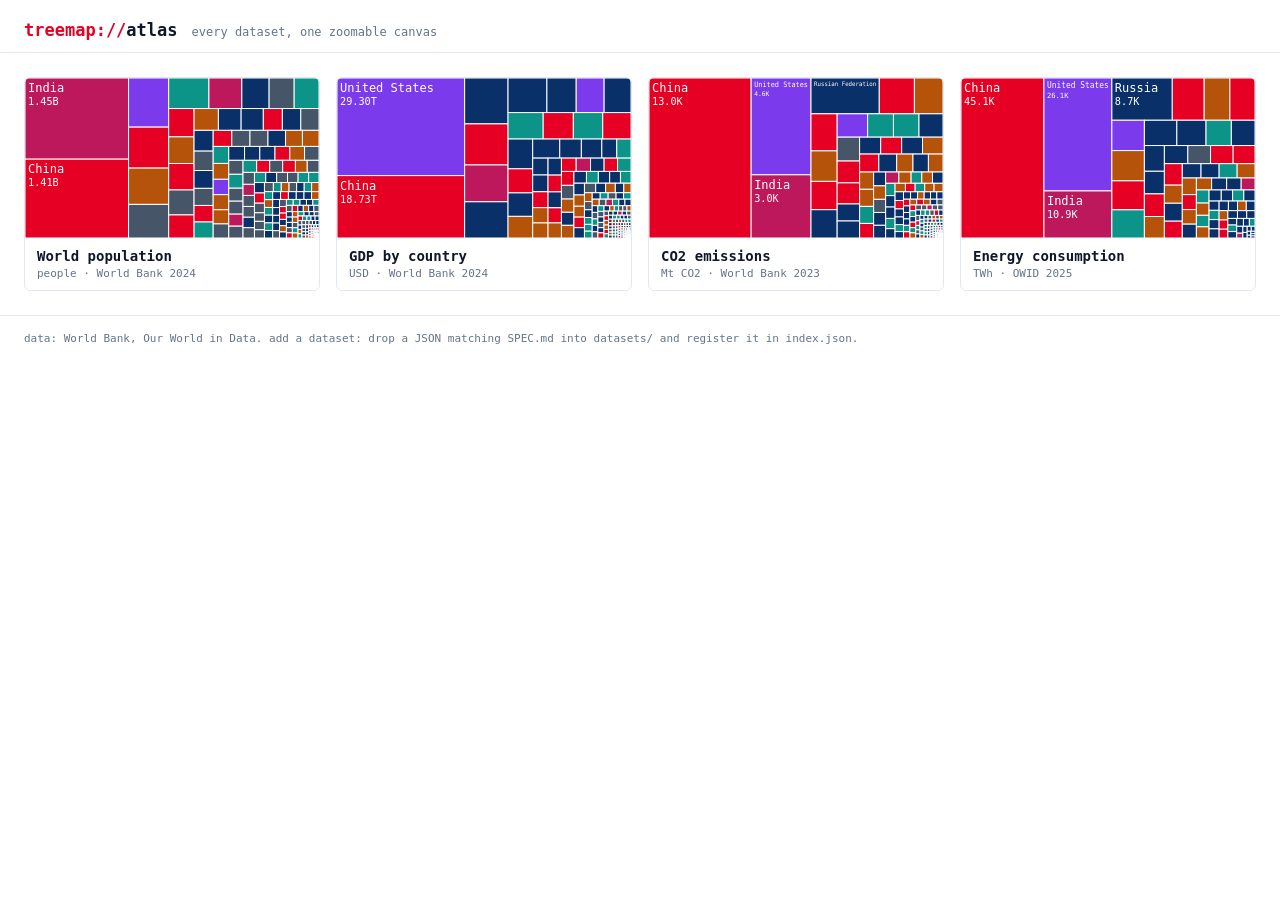
==== index.html @ f91a26f7 "treemap atlas: engine, viewer, homepage, 4 datasets" ====
<!DOCTYPE html>
<html lang="en">
<head>
<meta charset="utf-8">
<meta name="viewport" content="width=device-width, initial-scale=1.0">
<title>treemap://atlas</title>
<link rel="stylesheet" href="style.css">
</head>
<body>
<header class="site">
  <h1><span class="proto">treemap://</span>atlas</h1>
  <span class="tag">every dataset, one zoomable canvas</span>
</header>
<div class="grid" id="grid"></div>
<footer>data: World Bank, Our World in Data. add a dataset: drop a JSON matching SPEC.md into datasets/ and register it in index.json.</footer>
<script type="module">
import { Treemap } from './treemap-engine.js';

const reg = await fetch('datasets/index.json').then(r => r.json());
const grid = document.getElementById('grid');

for (const d of reg.datasets) {
  const card = document.createElement('a');
  card.className = 'card';
  card.href = `viewer.html?d=${d.id}`;
  card.innerHTML = `<div class="thumb"><canvas></canvas></div>
    <div class="info"><div class="t">${d.title}</div><div class="s">${d.unit} \u00b7 ${d.source}</div></div>`;
  grid.appendChild(card);
  const data = await fetch(`datasets/${d.id}.json`).then(r => r.json());
  const cv = card.querySelector('canvas');
  const tm = new Treemap(cv, data, { grouped: false });
  cv.style.pointerEvents = 'none';
}
</script>
</body>
</html>
---- style.css ----
* { margin: 0; padding: 0; box-sizing: border-box; }
:root {
  --red: #E60023;
  --navy: #0a3069;
  --ink: #0f172a;
  --slate: #64748b;
  --bg: #ffffff;
  --line: #e2e8f0;
}
body {
  font-family: ui-monospace, 'SF Mono', Menlo, Consolas, monospace;
  background: var(--bg);
  color: var(--ink);
}
a { color: inherit; text-decoration: none; }
header.site {
  padding: 20px 24px 12px;
  border-bottom: 1px solid var(--line);
  display: flex;
  align-items: baseline;
  gap: 14px;
  flex-wrap: wrap;
}
header.site h1 { font-size: 17px; font-weight: 600; }
header.site h1 .proto { color: var(--red); }
header.site .tag { font-size: 12px; color: var(--slate); }
.controls {
  display: flex;
  gap: 8px;
  padding: 10px 24px;
  align-items: center;
  flex-wrap: wrap;
  border-bottom: 1px solid var(--line);
}
.controls button {
  font: inherit;
  font-size: 12px;
  padding: 5px 10px;
  border: 1px solid var(--line);
  background: #fff;
  cursor: pointer;
  border-radius: 4px;
  color: var(--ink);
}
.controls button.on { border-color: var(--red); color: var(--red); }
.controls .meta { font-size: 12px; color: var(--slate); margin-left: auto; }
#stage { position: relative; width: 100%; height: calc(100vh - 110px); }
#stage canvas { display: block; cursor: grab; }
#tooltip {
  position: absolute;
  pointer-events: none;
  background: var(--ink);
  color: #fff;
  font-size: 12px;
  padding: 6px 9px;
  border-radius: 4px;
  display: none;
  white-space: nowrap;
  z-index: 5;
}
#tooltip .v { color: #fca5a5; }
.grid {
  display: grid;
  grid-template-columns: repeat(auto-fill, minmax(280px, 1fr));
  gap: 16px;
  padding: 24px;
}
.card {
  border: 1px solid var(--line);
  border-radius: 6px;
  overflow: hidden;
  transition: border-color .15s;
}
.card:hover { border-color: var(--red); }
.card canvas { display: block; width: 100%; height: 160px; }
.card .info { padding: 10px 12px; }
.card .info .t { font-size: 14px; font-weight: 600; }
.card .info .s { font-size: 11px; color: var(--slate); margin-top: 3px; }
footer { padding: 16px 24px; font-size: 11px; color: var(--slate); border-top: 1px solid var(--line); }
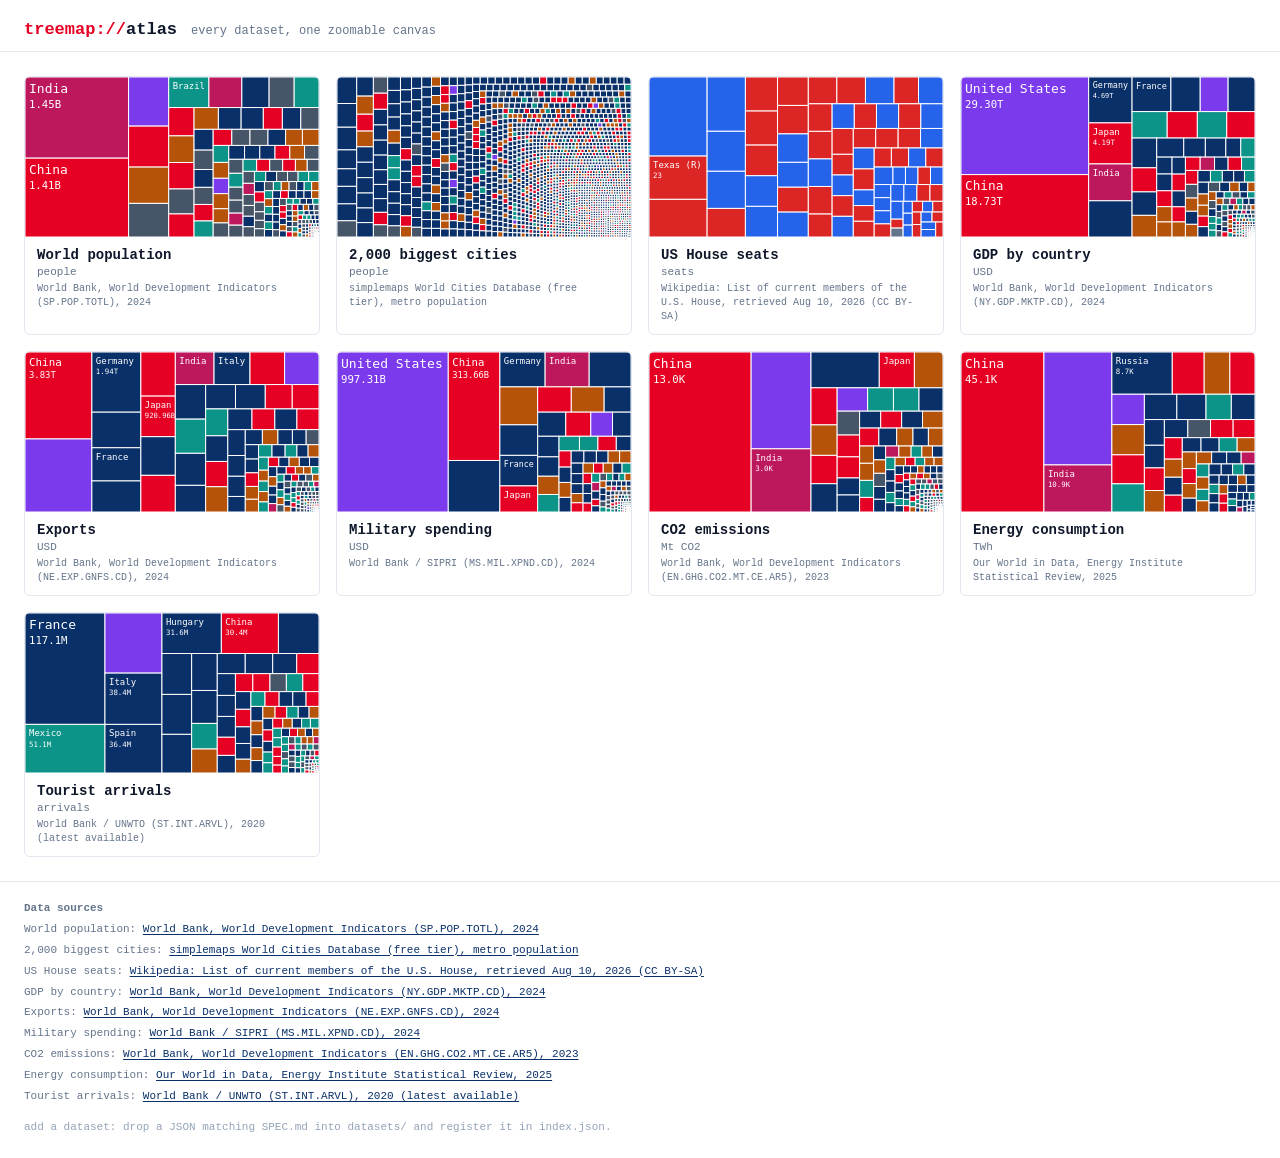
==== commit 2274a0cb: "explicit data source attribution: linked sources in viewer header, cards, homepage source list" ====
--- a/index.html
+++ b/index.html
@@ -12,7 +12,7 @@
   <span class="tag">every dataset, one zoomable canvas</span>
 </header>
 <div class="grid" id="grid"></div>
-<footer>data: World Bank, Our World in Data. add a dataset: drop a JSON matching SPEC.md into datasets/ and register it in index.json.</footer>
+<footer id="sources"><b>Data sources</b><div id="srclist"></div><div class="add">add a dataset: drop a JSON matching SPEC.md into datasets/ and register it in index.json.</div></footer>
 <script type="module">
 import { Treemap } from './treemap-engine.js';
 
@@ -24,13 +24,16 @@
   card.className = 'card';
   card.href = `viewer.html?d=${d.id}`;
   card.innerHTML = `<div class="thumb"><canvas></canvas></div>
-    <div class="info"><div class="t">${d.title}</div><div class="s">${d.unit} \u00b7 ${d.source}</div></div>`;
+    <div class="info"><div class="t">${d.title}</div><div class="s">${d.unit}</div><div class="src">${d.source}</div></div>`;
   grid.appendChild(card);
   const data = await fetch(`datasets/${d.id}.json`).then(r => r.json());
   const cv = card.querySelector('canvas');
   const tm = new Treemap(cv, data, { grouped: false });
   cv.style.pointerEvents = 'none';
 }
+document.getElementById('srclist').innerHTML = reg.datasets
+  .map(d => `<div class="srcrow">${d.title}: <a class="srclink" href="${d.source_url}" target="_blank" rel="noopener">${d.source}</a></div>`)
+  .join('');
 </script>
 </body>
 </html>
--- a/style.css
+++ b/style.css
@@ -77,3 +77,15 @@
 .card .info .t { font-size: 14px; font-weight: 600; }
 .card .info .s { font-size: 11px; color: var(--slate); margin-top: 3px; }
 footer { padding: 16px 24px; font-size: 11px; color: var(--slate); border-top: 1px solid var(--line); }
+
+#legend { display: flex; gap: 10px; flex-wrap: wrap; font-size: 11px; color: var(--slate); align-items: center; }
+#legend .lg { display: inline-flex; align-items: center; gap: 4px; }
+#legend .sw { width: 10px; height: 10px; border-radius: 2px; display: inline-block; }
+#tooltip .k { color: #94a3b8; display: inline-block; min-width: 52px; }
+
+.srclink { color: var(--navy); text-decoration: underline; text-underline-offset: 2px; }
+.srclink:hover { color: var(--red); }
+.card .src { font-size: 10px; color: var(--slate); margin-top: 4px; line-height: 1.4; }
+footer#sources { line-height: 1.9; }
+footer .srcrow { font-size: 11px; }
+footer .add { margin-top: 10px; color: #94a3b8; }
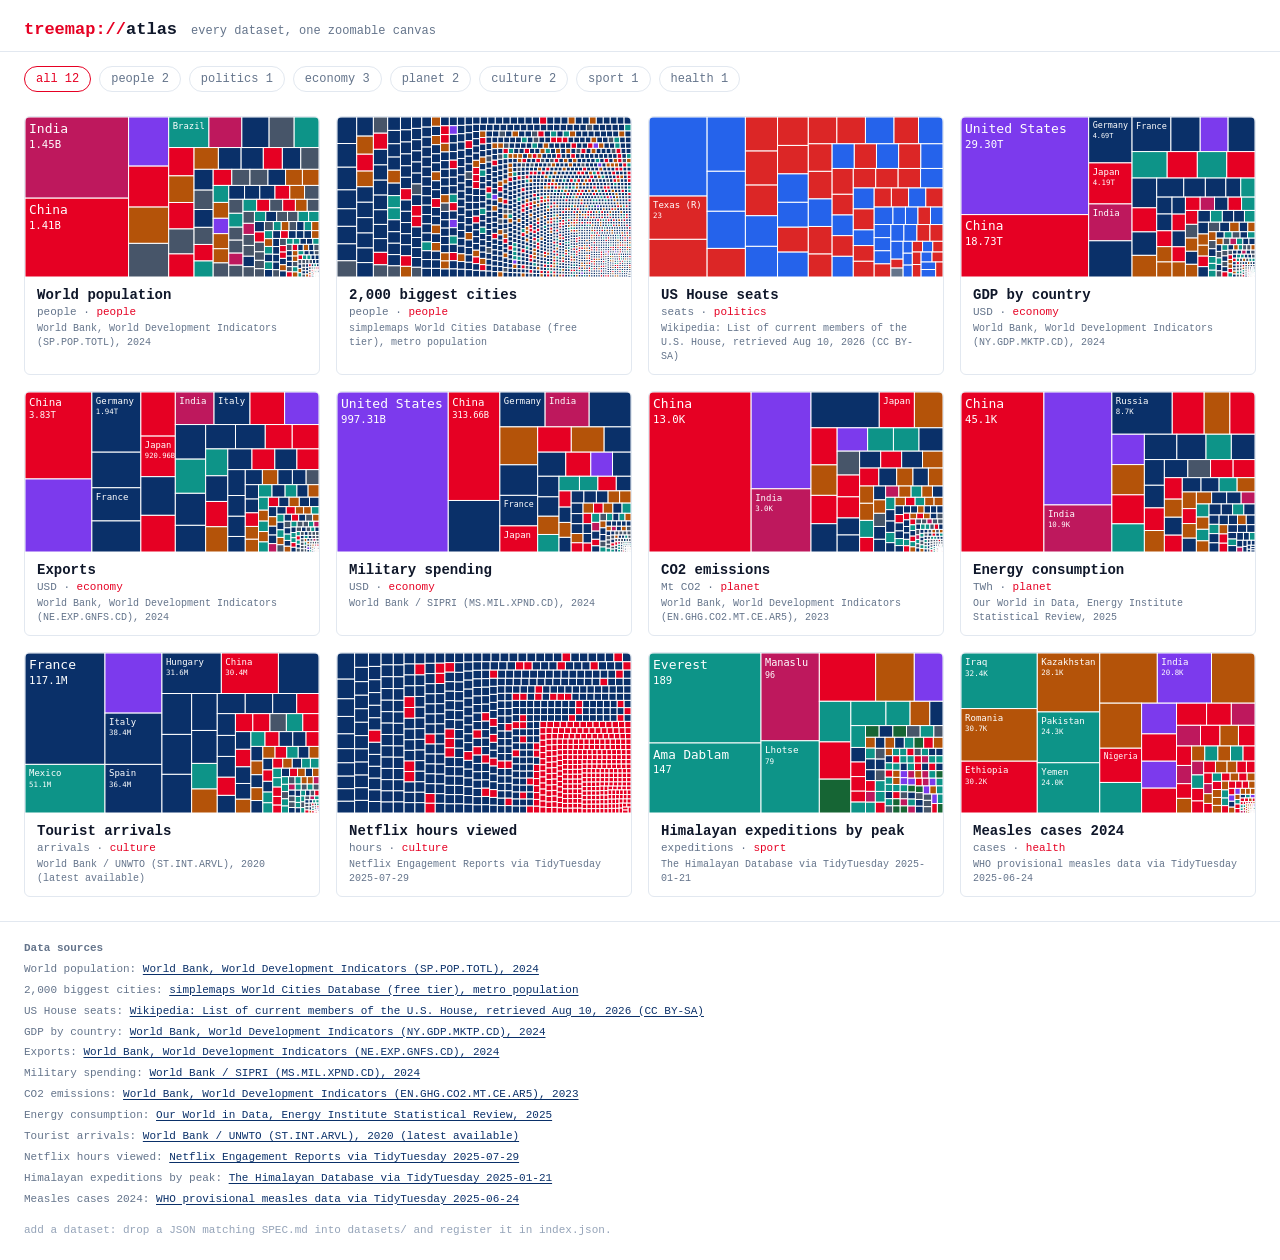
==== commit 9e9aaf1a: "categories: registry field, filter chips with counts, card tags" ====
--- a/index.html
+++ b/index.html
@@ -11,6 +11,7 @@
   <h1><span class="proto">treemap://</span>atlas</h1>
   <span class="tag">every dataset, one zoomable canvas</span>
 </header>
+<div class="chips" id="chips"></div>
 <div class="grid" id="grid"></div>
 <footer id="sources"><b>Data sources</b><div id="srclist"></div><div class="add">add a dataset: drop a JSON matching SPEC.md into datasets/ and register it in index.json.</div></footer>
 <script type="module">
@@ -19,12 +20,32 @@
 const reg = await fetch('datasets/index.json').then(r => r.json());
 const grid = document.getElementById('grid');
 
+const cats = ['all', ...new Set(reg.datasets.map(d => d.category))];
+const counts = {};
+for (const d of reg.datasets) counts[d.category] = (counts[d.category] || 0) + 1;
+const chips = document.getElementById('chips');
+let active = 'all';
+for (const c of cats) {
+  const b = document.createElement('button');
+  b.className = 'chip' + (c === 'all' ? ' on' : '');
+  b.textContent = c === 'all' ? `all ${reg.datasets.length}` : `${c} ${counts[c]}`;
+  b.onclick = () => {
+    active = c;
+    document.querySelectorAll('.chip').forEach(x => x.classList.remove('on'));
+    b.classList.add('on');
+    document.querySelectorAll('.card').forEach(el =>
+      el.style.display = (c === 'all' || el.dataset.cat === c) ? '' : 'none');
+  };
+  chips.appendChild(b);
+}
+
 for (const d of reg.datasets) {
   const card = document.createElement('a');
   card.className = 'card';
+  card.dataset.cat = d.category;
   card.href = `viewer.html?d=${d.id}`;
   card.innerHTML = `<div class="thumb"><canvas></canvas></div>
-    <div class="info"><div class="t">${d.title}</div><div class="s">${d.unit}</div><div class="src">${d.source}</div></div>`;
+    <div class="info"><div class="t">${d.title}</div><div class="s">${d.unit} \u00b7 <span class="cat">${d.category}</span></div><div class="src">${d.source}</div></div>`;
   grid.appendChild(card);
   const data = await fetch(`datasets/${d.id}.json`).then(r => r.json());
   const cv = card.querySelector('canvas');
--- a/style.css
+++ b/style.css
@@ -89,3 +89,8 @@
 footer#sources { line-height: 1.9; }
 footer .srcrow { font-size: 11px; }
 footer .add { margin-top: 10px; color: #94a3b8; }
+
+.chips { display: flex; gap: 8px; padding: 14px 24px 0; flex-wrap: wrap; }
+.chip { font: inherit; font-size: 12px; padding: 5px 11px; border: 1px solid var(--line); background: #fff; cursor: pointer; border-radius: 999px; color: var(--slate); }
+.chip.on { border-color: var(--red); color: var(--red); }
+.card .cat { color: var(--red); }
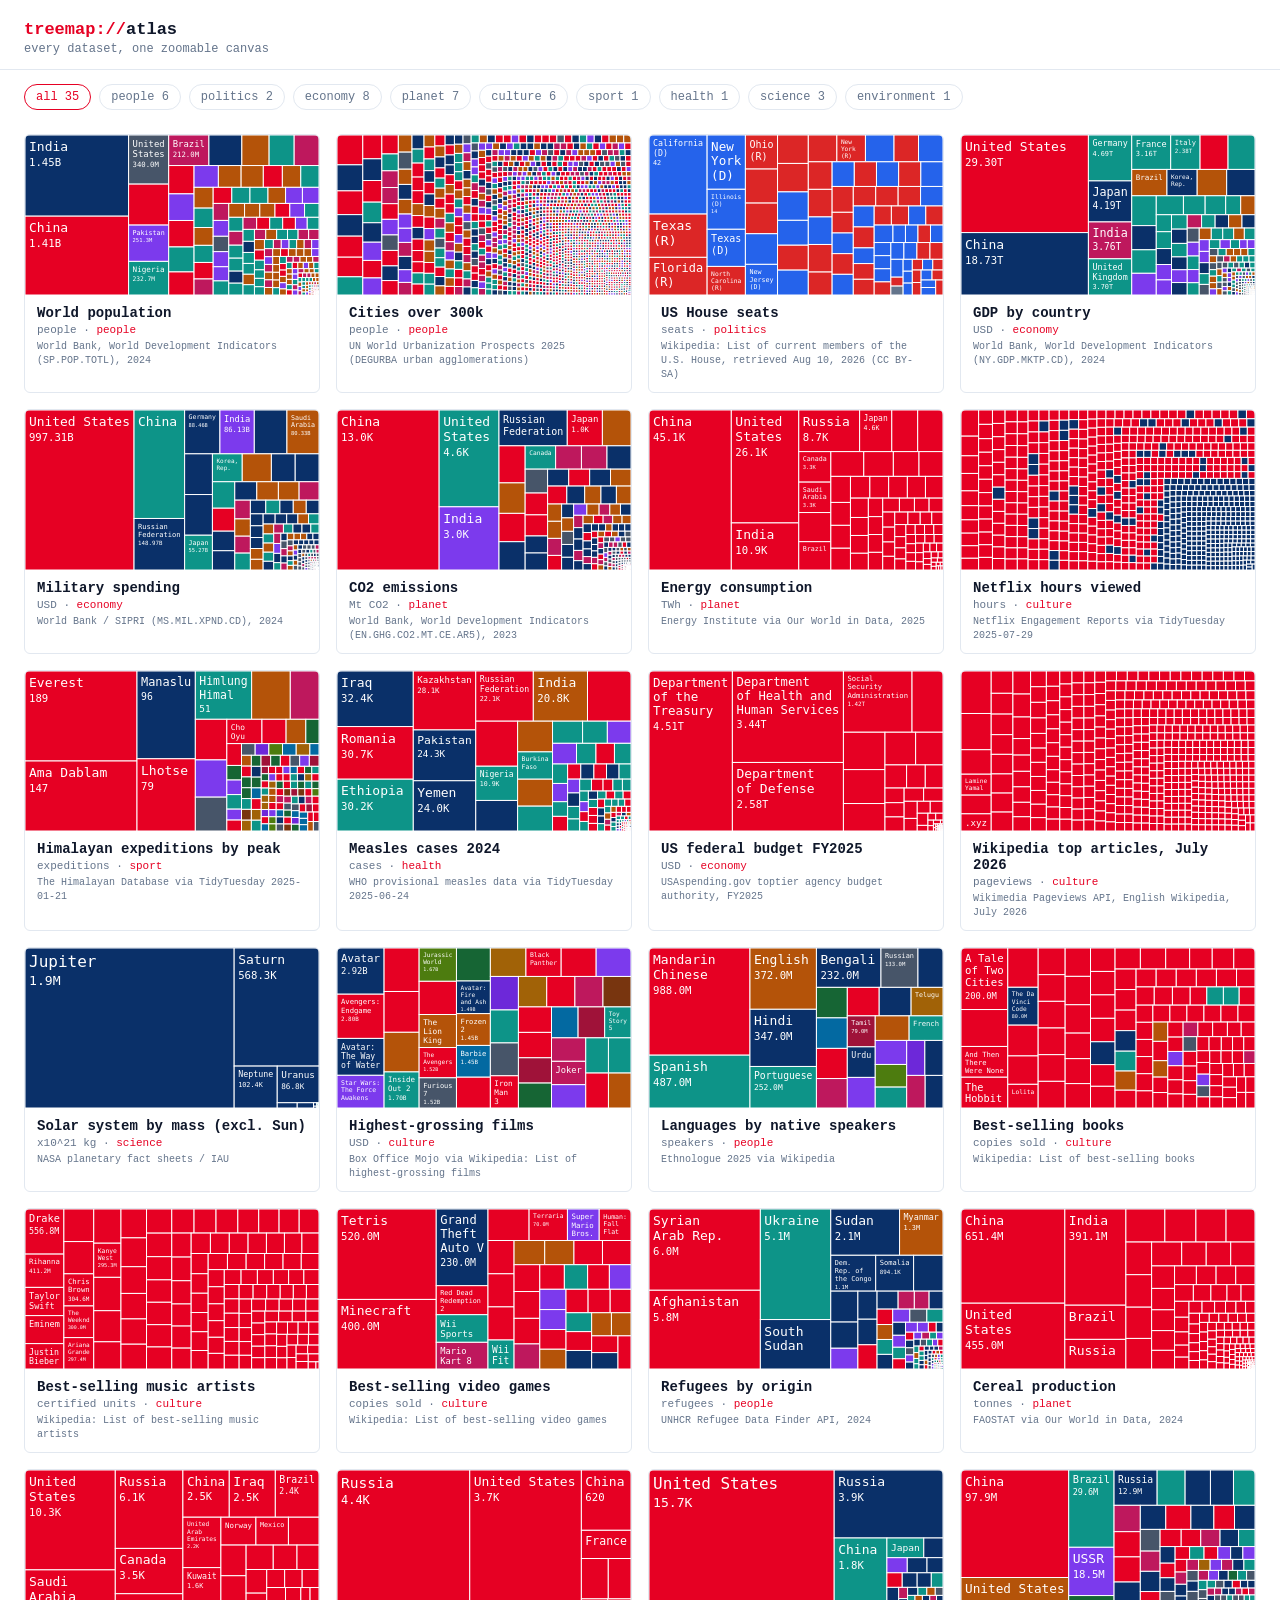
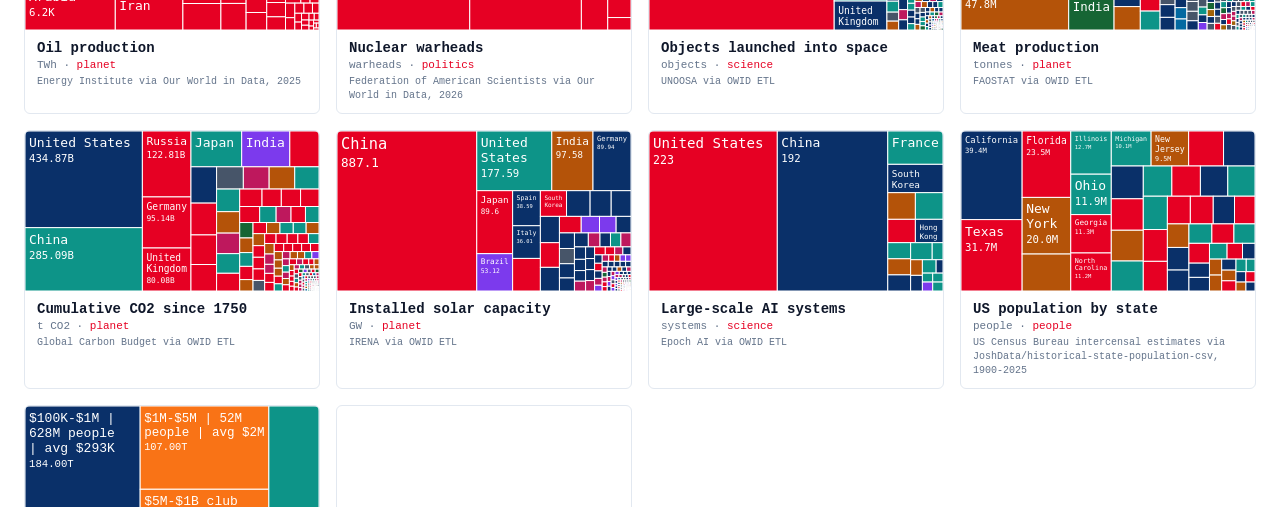
==== commit 618d4cfa: "Readability fixes: no clipping, bigger labels on big cells, distinct palette for 13+ categories, leg" ====
--- a/index.html
+++ b/index.html
@@ -49,7 +49,7 @@
   grid.appendChild(card);
   const data = await fetch(`datasets/${d.id}.json`).then(r => r.json());
   const cv = card.querySelector('canvas');
-  const tm = new Treemap(cv, data, { grouped: false });
+  const tm = new Treemap(cv, data, { grouped: false, minFont: 6, maxFont: 16 });
   cv.style.pointerEvents = 'none';
 }
 document.getElementById('srclist').innerHTML = reg.datasets
--- a/style.css
+++ b/style.css
@@ -94,3 +94,54 @@
 .chip { font: inherit; font-size: 12px; padding: 5px 11px; border: 1px solid var(--line); background: #fff; cursor: pointer; border-radius: 999px; color: var(--slate); }
 .chip.on { border-color: var(--red); color: var(--red); }
 .card .cat { color: var(--red); }
+
+#tablewrap { height: 100%; overflow: auto; padding: 0 24px 24px; }
+table.dt { border-collapse: collapse; width: 100%; font-size: 12px; margin-top: 12px; }
+table.dt th { text-align: left; padding: 7px 12px; border-bottom: 2px solid var(--ink); cursor: pointer; user-select: none; position: sticky; top: 0; background: #fff; }
+table.dt th:hover { color: var(--red); }
+table.dt td { padding: 5px 12px; border-bottom: 1px solid var(--line); }
+table.dt td:nth-child(1) { color: var(--slate); width: 40px; }
+table.dt td:nth-child(3), table.dt td:nth-child(4) { font-variant-numeric: tabular-nums; }
+table.dt tr:hover td { background: #fef2f2; }
+
+#timebar { padding-top: 8px; padding-bottom: 8px; }
+#yslider { flex: 1; max-width: 480px; accent-color: var(--red); }
+#ylabel { min-width: 46px; margin-left: 0; color: var(--ink); font-weight: 600; }
+
+#stage { position: relative; }
+#yearoverlay { position: absolute; bottom: 10px; right: 12px; font-size: 18px; font-weight: 700; color: var(--ink); background: rgba(255,255,255,0.88); border: 1px solid var(--line); border-radius: 4px; padding: 2px 8px; pointer-events: none; z-index: 4; }
+#yearoverlay:empty { display: none; }
+#legend .lp { color: #94a3b8; }
+#caption { padding: 12px 24px 20px; font-size: 13px; color: var(--ink); border-top: 1px solid var(--line); line-height: 1.6; }
+#caption b { font-weight: 600; }
+html, body { height: 100%; }
+body { display: flex; flex-direction: column; }
+#stage { flex: 1; min-height: 0; height: auto; }
+body:has(.grid) { display: block; height: auto; }
+
+.cgroup { display: inline-flex; align-items: center; gap: 7px; margin-right: 14px; }
+.clabel { font-size: 10px; text-transform: uppercase; letter-spacing: 1px; color: #94a3b8; }
+.seg { display: inline-flex; border: 1px solid var(--line); border-radius: 5px; overflow: hidden; }
+.seg button { border: none; border-radius: 0; padding: 5px 10px; }
+.seg button + button { border-left: 1px solid var(--line); }
+.seg button.on { background: var(--red); color: #fff; border-color: var(--red); }
+.seg button:disabled { opacity: 0.4; cursor: default; }
+.cgroup.nav { margin-left: auto; margin-right: 0; }
+.cgroup.nav .meta { margin-left: 0; }
+
+header.site h2#dstitle { flex-basis: 100%; font-size: 21px; font-weight: 700; margin-top: 6px; letter-spacing: -0.2px; }
+
+header.site { display: block; }
+header.site .row1 { margin-bottom: 4px; }
+header.site .row2 { display: flex; align-items: baseline; gap: 12px; flex-wrap: wrap; }
+header.site h2#dstitle { font-size: 21px; font-weight: 700; margin: 0; letter-spacing: -0.2px; flex-basis: auto; }
+
+#barswrap { height: 100%; overflow: auto; padding: 12px 24px 24px; }
+.barrow { display: flex; align-items: center; gap: 10px; padding: 3px 0; font-size: 12px; }
+.bname { width: 230px; min-width: 230px; text-align: right; white-space: nowrap; overflow: hidden; text-overflow: ellipsis; }
+.btrack { flex: 1; background: #f1f5f9; border-radius: 3px; height: 15px; overflow: hidden; }
+.bfill { display: block; height: 100%; width: 0; transition: width 0.5s cubic-bezier(0.65,0,0.35,1); }
+.bval { width: 130px; min-width: 130px; color: var(--slate); font-variant-numeric: tabular-nums; }
+#howto { display: inline-flex; align-items: center; justify-content: center; width: 16px; height: 16px; border: 1px solid var(--line); border-radius: 50%; font-size: 10px; color: var(--ink); opacity: 0.6; cursor: help; margin-left: 8px; }
+#legend { flex-basis: 100%; padding-left: 2px; }
+.cgroup:has(#legend) { flex-wrap: wrap; }
